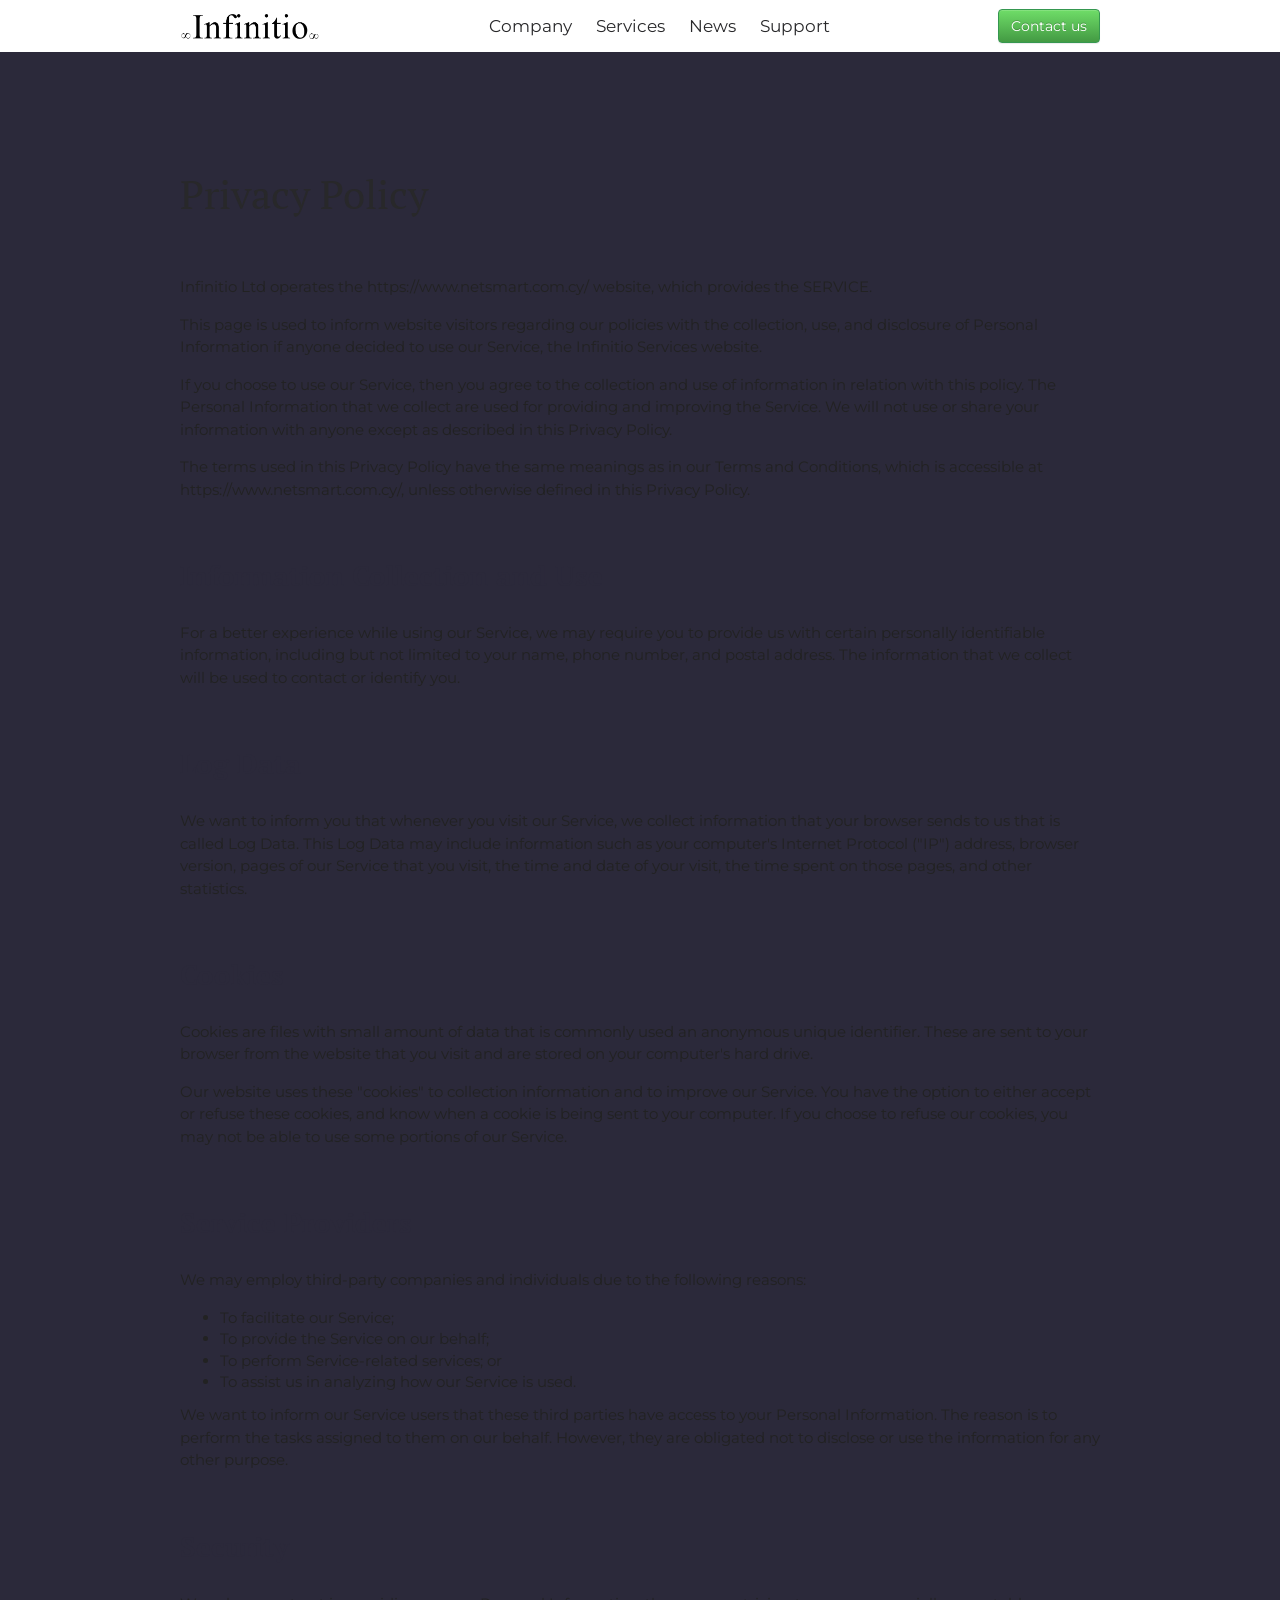
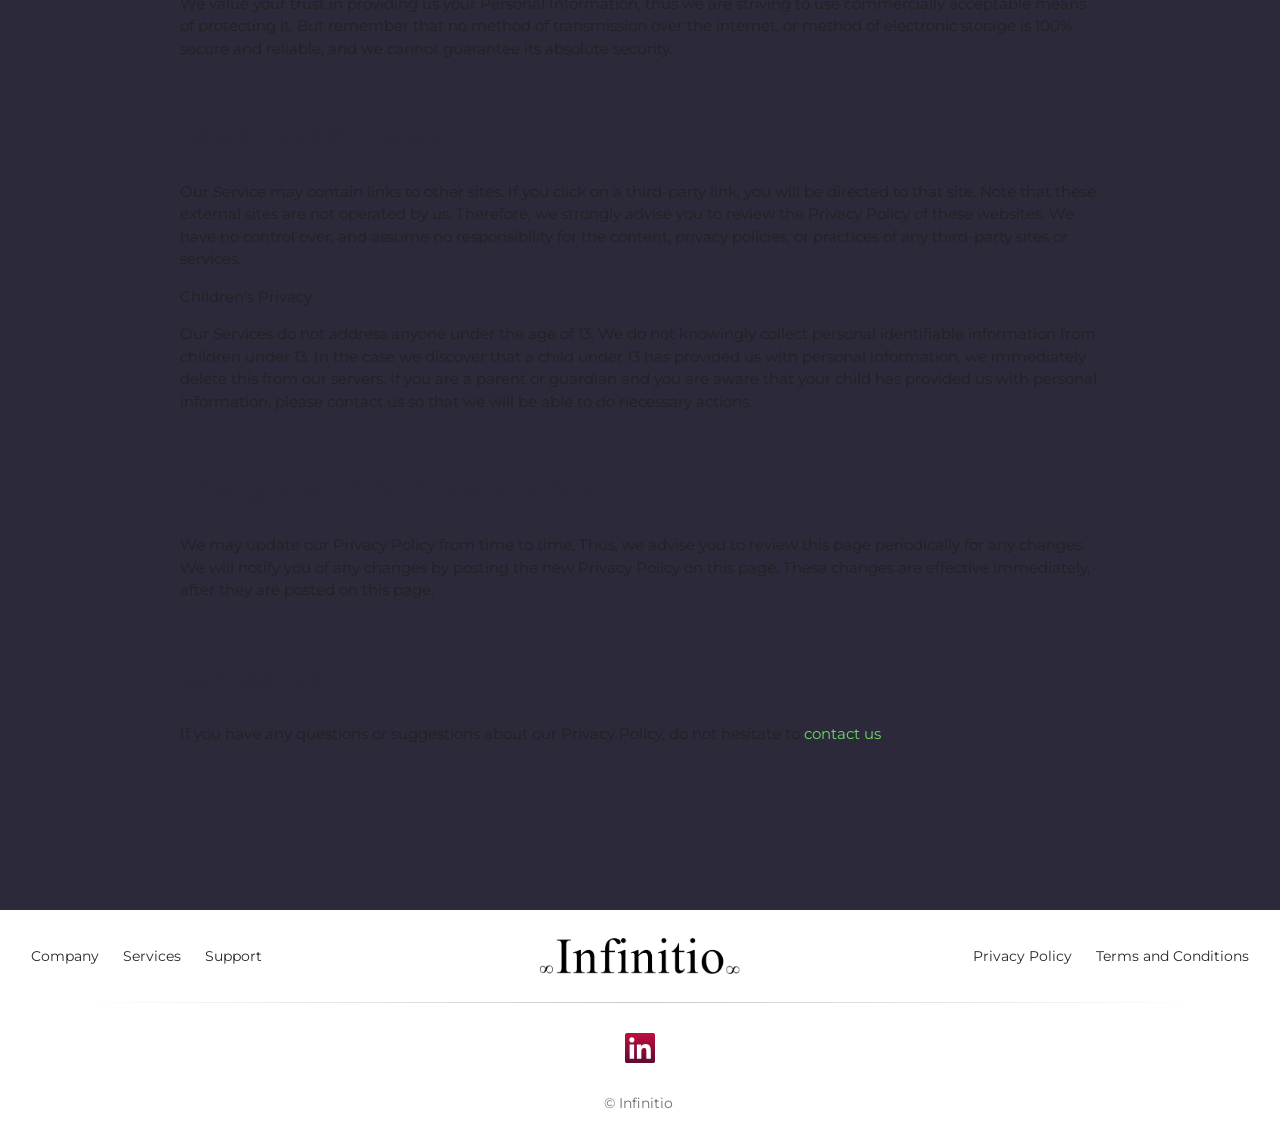
==== policy.html @ 88df728d "Initial commit" ====
<!doctype html>
<html class="no-js" lang="">

<head>
  <meta charset="utf-8">
  <title>Infinitio - Privacy Policy</title>
  <meta name="description" content="">
  <meta name="viewport" content="width=device-width, initial-scale=1">

  <meta property="og:title" content="">
  <meta property="og:type" content="">
  <meta property="og:url" content="">
  <meta property="og:image" content="">
  <link rel="apple-touch-icon" href="icon.png">
  <!-- Place favicon.ico in the root directory -->
  <link rel="stylesheet" href="css/normalize.css">
  <link rel="stylesheet" href="css/bootstrap.css">
  <link rel="stylesheet" href="css/bootstrap-theme.css">
  <link rel="stylesheet" href="css/main.css">
  <link rel="preconnect" href="https://fonts.googleapis.com">
  <link rel="preconnect" href="https://fonts.gstatic.com" crossorigin>
  <link href="https://fonts.googleapis.com/css2?family=Montserrat:wght@400;600&display=swap" rel="stylesheet">
  <meta name="theme-color" content="#fafafa">
</head>
<body>
<header>
  <div class="container">
    <div class="header_container col-md-12">
      <a href="index.html">
      <img class="header__logo" src="./img/logo.png" alt="logo">
      </a>
      <nav class="xs-d-none">
        <a href="index.html#company">Company</a>
        <a href="index.html#services">Services</a>
        <a href="https://www.linkedin.com/company/netsmart-cyprus-ltd./">News</a>
        <a href="support.html">Support</a>

      </nav>
      <div class="menu-toggle">
        <div class="bar"></div>
        <div class="bar"></div>
        <div class="bar"></div>
      </div>
      <a href="index.html#contact_us" class="btn btn-primary">Contact us</a>

      <nav class="mobile-menu">
        <a href="index.html#company">Company</a>
        <a href="index.html#services">Services</a>
        <a href="https://www.linkedin.com/company/netsmart-cyprus-ltd./">News</a>
        <a href="support.html">Support</a>
      </nav>
    </div>

  </div>

</header>
<section class="bg-grey" style="min-height: calc(100vh - 287px); margin-top: 52px" id="contact_us">
  <div class="container  gsapUp">
    <div class="col-sm-12 terms">
      <h2>Privacy Policy</h2>

      <p>Infinitio Ltd operates the https://www.netsmart.com.cy/ website, which provides the SERVICE.</p>

      <p>This page is used to inform website visitors regarding our policies with the collection, use, and disclosure of Personal Information if anyone decided to use our Service, the Infinitio Services website.</p>

      <p>If you choose to use our Service, then you agree to the collection and use of information in relation with this policy. The Personal Information that we collect are used for providing and improving the Service. We will not use or share your information with anyone except as described in this Privacy Policy.</p>

      <p>The terms used in this Privacy Policy have the same meanings as in our Terms and Conditions, which is accessible at https://www.netsmart.com.cy/, unless otherwise defined in this Privacy Policy.</p>

      <h3>Information Collection and Use</h3>

      <p>For a better experience while using our Service, we may require you to provide us with certain personally identifiable information, including but not limited to your name, phone number, and postal address. The information that we collect will be used to contact or identify you.</p>

      <h3>Log Data</h3>

      <p>We want to inform you that whenever you visit our Service, we collect information that your browser sends to us that is called Log Data. This Log Data may include information such as your computer's Internet Protocol ("IP") address, browser version, pages of our Service that you visit, the time and date of your visit, the time spent on those pages, and other statistics.</p>

      <h3>Cookies</h3>

      <p>Cookies are files with small amount of data that is commonly used an anonymous unique identifier. These are sent to your browser from the website that you visit and are stored on your computer's hard drive.</p>

      <p>Our website uses these "cookies" to collection information and to improve our Service. You have the option to either accept or refuse these cookies, and know when a cookie is being sent to your computer. If you choose to refuse our cookies, you may not be able to use some portions of our Service.</p>

      <h3>Service Providers</h3>

      <p>We may employ third-party companies and individuals due to the following reasons:</p>

      <ul>
        <li>To facilitate our Service;</li>
        <li>To provide the Service on our behalf;</li>
        <li>To perform Service-related services; or</li>
        <li>To assist us in analyzing how our Service is used.</li>
      </ul>

      <p>We want to inform our Service users that these third parties have access to your Personal Information. The reason is to perform the tasks assigned to them on our behalf. However, they are obligated not to disclose or use the information for any other purpose.</p>

      <h3>Security</h3>

      <p>We value your trust in providing us your Personal Information, thus we are striving to use commercially acceptable means of protecting it. But remember that no method of transmission over the internet, or method of electronic storage is 100% secure and reliable, and we cannot guarantee its absolute security.</p>

      <h3>Links to Other Sites</h3>

      <p>Our Service may contain links to other sites. If you click on a third-party link, you will be directed to that site. Note that these external sites are not operated by us. Therefore, we strongly advise you to review the Privacy Policy of these websites. We have no control over, and assume no responsibility for the content, privacy policies, or practices of any third-party sites or services.</p>

      <p>Children's Privacy</p>

      <p>Our Services do not address anyone under the age of 13. We do not knowingly collect personal identifiable information from children under 13. In the case we discover that a child under 13 has provided us with personal information, we immediately delete this from our servers. If you are a parent or guardian and you are aware that your child has provided us with personal information, please contact us so that we will be able to do necessary actions.</p>

      <h3>Changes to This Privacy Policy</h3>

      <p>We may update our Privacy Policy from time to time. Thus, we advise you to review this page periodically for any changes. We will notify you of any changes by posting the new Privacy Policy on this page. These changes are effective immediately, after they are posted on this page.</p>


      <h3>Contact Us</h3>

      <p>If you have any questions or suggestions about our Privacy Policy, do not hesitate to <a href="support.html">contact us</a>.</p>
    </div>
    <div class="clearfix"></div>
    <p></p>

  </div>
</section>
<footer>
  <div class="col-sm-12 py-1 d-flex justify-content-between align-items-center">
    <nav>
      <a href="index.html#company">Company</a>
      <a href="index.html#services">Services</a>
      <a href="support.html">Support</a>
    </nav>
    <img class="logoCenter" src="img/logo.png" alt="logo">
    <nav>
      <a href="policy.html">Privacy Policy</a>
      <a href="terms.html">Terms and Conditions</a>
    </nav>

  </div>
  <div class="col-sm-12">
    <div class="divider div-transparent mb-0"></div>
  </div>
  <div class="col-sm-12 py-1 text-center">

    <a href="">
      <svg class="social" viewBox="0 0 111 110" xmlns="http://www.w3.org/2000/svg">
        <linearGradient id="grad2" x1="0%" y1="0%" x2="0%" y2="100%">
          <stop offset="0%" style="stop-color:#c10d3d;stop-opacity:1"/>
          <stop offset="100%" style="stop-color:#5f0b32;stop-opacity:1"/>
        </linearGradient>
        <path fill="url(#grad2)"
              d="M102.571 0H7.86545C3.52589 0 0 3.57521 0 7.96408V102.497C0 106.886 3.52589 110.462 7.86545 110.462H102.571C106.911 110.462 110.462 106.886 110.462 102.497V7.96408C110.462 3.57521 106.911 0 102.571 0ZM33.385 94.6813H17.013V41.9655H33.4097V94.6813H33.385ZM25.199 34.7658C19.9472 34.7658 15.7063 30.5002 15.7063 25.273C15.7063 20.0458 19.9472 15.7802 25.199 15.7802C30.4262 15.7802 34.6918 20.0458 34.6918 25.273C34.6918 30.5249 30.4509 34.7658 25.199 34.7658ZM94.7553 94.6813H78.3833V69.0385C78.3833 62.9236 78.26 55.0582 69.8768 55.0582C61.3456 55.0582 60.0388 61.7155 60.0388 68.5946V94.6813H43.6668V41.9655H59.3731V49.1652H59.595C61.7894 45.0229 67.1399 40.6587 75.104 40.6587C91.6732 40.6587 94.7553 51.5816 94.7553 65.7838V94.6813Z"/>
      </svg>
    </a>

  </div>
  <div class="text-thin text-grey col-sm-12 text-center mb-1"> © Infinitio&nbsp;<span id="year"></span></div>
</footer>
</body>
</html>
---- css/main.css ----
@import url('https://fonts.googleapis.com/css2?family=Montserrat:wght@400;600&family=PT+Serif:wght@400;700&family=Tinos&display=swap');

:root {
    --main-color: #2b293a;
    --main-color-lighter: #ebe9f3;
    --accent-color: #6fdd68;
    --accent-darker: #66bb5f;
    --neutral-color: #dbdbdb;
    --contrast-text: #28282A;
    --grey-text: #6E6E70;
    --grey-text-lighter: #b2b2b2;
    --background-default: rgba(255, 255, 255);
    --background-alt: #F5F5F7;
    --thirdly-one: #f2ea4a;


}

html {
    color: #222;
    font-size: 1em;
    line-height: 1.4;
    font-weight: 400;
    scroll-behavior: smooth;
    overflow-x: hidden;
}

body {
    overflow-x: hidden;
}

/*
 * Remove text-shadow in selection highlight:
 * https://twitter.com/miketaylr/status/12228805301
 *
 * Vendor-prefixed and regular ::selection selectors cannot be combined:
 * https://stackoverflow.com/a/16982510/7133471
 *
 * Customize the background color to match your design.
 */

::-moz-selection {
    background: #b3d4fc;
    text-shadow: none;
}

::selection {
    background: #b3d4fc;
    text-shadow: none;
}

/*
 * A better looking default horizontal rule
 */

hr {
    display: block;
    height: 1px;
    border: 0;
    border-top: 1px solid #ccc;
    margin: 1em 0;
    padding: 0;
}

/*
 * Remove the gap between audio, canvas, iframes,
 * images, videos and the bottom of their containers:
 * https://github.com/h5bp/html5-boilerplate/issues/440
 */

audio,
canvas,
iframe,
img,
svg,
video {
    vertical-align: middle;
}

/*
 * Remove default fieldset styles.
 */

fieldset {
    border: 0;
    margin: 0;
    padding: 0;
}

/*
 * Allow only vertical resizing of textareas.
 */

textarea {
    resize: vertical;
}

/* ==========================================================================
   Author's custom styles
   ========================================================================== */

/* ==========================================================================
   Helper classes
   ========================================================================== */

/*
 * Hide visually and from screen readers
 */

.hidden,
[hidden] {
    display: none !important;
}

/*
 * Hide only visually, but have it available for screen readers:
 * https://snook.ca/archives/html_and_css/hiding-content-for-accessibility
 *
 * 1. For long content, line feeds are not interpreted as spaces and small width
 *    causes content to wrap 1 word per line:
 *    https://medium.com/@jessebeach/beware-smushed-off-screen-accessible-text-5952a4c2cbfe
 */

.sr-only {
    border: 0;
    clip: rect(0, 0, 0, 0);
    height: 1px;
    margin: -1px;
    overflow: hidden;
    padding: 0;
    position: absolute;
    white-space: nowrap;
    width: 1px;
    /* 1 */
}

/*
 * Extends the .sr-only class to allow the element
 * to be focusable when navigated to via the keyboard:
 * https://www.drupal.org/node/897638
 */

.sr-only.focusable:active,
.sr-only.focusable:focus {
    clip: auto;
    height: auto;
    margin: 0;
    overflow: visible;
    position: static;
    white-space: inherit;
    width: auto;
}

/*
 * Hide visually and from screen readers, but maintain layout
 */

.invisible {
    visibility: hidden;
}

/*
 * Clearfix: contain floats
 *
 * For modern browsers
 * 1. The space content is one way to avoid an Opera bug when the
 *    `contenteditable` attribute is included anywhere else in the document.
 *    Otherwise it causes space to appear at the top and bottom of elements
 *    that receive the `clearfix` class.
 * 2. The use of `table` rather than `block` is only necessary if using
 *    `:before` to contain the top-margins of child elements.
 */

.clearfix::before,
.clearfix::after {
    content: " ";
    display: table;
}

.clearfix::after {
    clear: both;
}

/* ==========================================================================
   EXAMPLE Media Queries for Responsive Design.
   These examples override the primary ('mobile first') styles.
   Modify as content requires.
   ========================================================================== */

@media only screen and (min-width: 35em) {
    /* Style adjustments for viewports that meet the condition */
}

@media print,
(-webkit-min-device-pixel-ratio: 1.25),
(min-resolution: 1.25dppx),
(min-resolution: 120dpi) {
    /* Style adjustments for high resolution devices */
}

/* ==========================================================================
   Print styles.
   Inlined to avoid the additional HTTP request:
   https://www.phpied.com/delay-loading-your-print-css/
   ========================================================================== */

@media print {
    *,
    *::before,
    *::after {
        background: #fff !important;
        color: #000 !important;
        /* Black prints faster */
        box-shadow: none !important;
        text-shadow: none !important;
    }

    a,
    a:visited {
        text-decoration: underline;
    }

    a[href]::after {
        content: " (" attr(href) ")";
    }

    abbr[title]::after {
        content: " (" attr(title) ")";
    }

    /*
     * Don't show links that are fragment identifiers,
     * or use the `javascript:` pseudo protocol
     */
    a[href^="#"]::after,
    a[href^="javascript:"]::after {
        content: "";
    }

    pre {
        white-space: pre-wrap !important;
    }

    pre,
    blockquote {
        border: 1px solid #999;
        page-break-inside: avoid;
    }

    /*
     * Printing Tables:
     * https://web.archive.org/web/20180815150934/http://css-discuss.incutio.com/wiki/Printing_Tables
     */
    thead {
        display: table-header-group;
    }

    tr,
    img {
        page-break-inside: avoid;
    }

    h2, h3 {
        margin: 0;
    }

    p,
    h2,
    h3 {
        orphans: 3;
        widows: 3;
    }

    h2,
    h3 {
        page-break-after: avoid;
    }
}

h1, h2, h3 {
    font-family: "PT serif", serif;

}

h1, h2 {
    font-weight: 400;
}

section {
    padding-top: 120px;
    padding-bottom: 120px;
}

.max-w-720 {
    max-width: 720px;
}

.max-w-480 {
    max-width: 480px;
}

.m-auto {
    margin-left: auto;
    margin-right: auto;
}

.px-0 {
    padding-left: 0;
    padding-right: 0;
}

.p-0 {
    padding: 0;
}

.px-1 {
    padding-left: 15px !important;
    padding-right: 15px !important;
}

.px-2 {
    padding-left: 30px !important;
    padding-right: 30px !important;
}

.py-1 {
    padding-top: 30px !important;
    padding-bottom: 30px !important;
}

.py-2 {
    padding-top: 60px;
    padding-bottom: 60px;
}

.py-3 {
    padding-top: 120px;
    padding-bottom: 120px;
}

.mx-1 {
    margin-top: 30px;
    margin-bottom: 30px;
}

.px-1 {
    padding-left: 20px;
    padding-right: 20px;
}

.m-sm-0 {
    margin: 0 !important;
}

.my-0 {
    margin-bottom: 0;
    margin-top: 0;
}

.my-2 {
    margin-top: 60px;
    margin-bottom: 60px;
}

.my-3 {
    margin-top: 120px;
    margin-bottom: 120px;
}

.mx-1 {
    margin-left: 30px;
    margin-right: 30px;
}

.mb-0 {
    margin-bottom: 0 !important;
}

.mb-1 {
    margin-bottom: 30px;
}

.mb-2 {
    margin-bottom: 60px;
}

.mb-2 {
    margin-bottom: 60px;
}

.mb-3 {
    margin-bottom: 120px;
}

.mt-0 {
    margin-top: 0px;
}

.mt-1 {
    margin-top: 30px;
}

.mt-3 {
    margin-top: 120px;
}

.sm-mb-1 {
    margin-bottom: 30px;
}

.sm-mb-2 {
    margin-bottom: 60px;
}

.w-100 {
    width: 100%;
}

.no-padding {
    padding: 0 !important;
}

.container {
    max-width: 980px;
}

.bg-grey {
    background-color: var(--main-color);
}

.bg-main-light {
    background-color: var(--main-color-lighter);
}

.text-neutral {
    color: var(--neutral-color);
}

.bg-default {
    background-color: var(--background-default);
}

.bg-gradient {
    background-image: linear-gradient(var(--main-color), var(--grey-text));
    background-size: 200% 200%;
    background-repeat: no-repeat;
}

.bg-main {
    background: var(--main-color);
}

.bg-accend {
    background: var(--accent-darker);
}

.text-thin {
    font-weight: 400;
}

.text-normal {
    font-weight: 600;
}

.text-accent {
    color: var(--accent-color);
}

.text-accent-darker {
    color: var(--accent-darker);
}
p .text-accent-darker {
    font-weight: 600;
}

.text-main {
    color: var(--main-color);
}

.text-main-lighter {
    color: var(--main-color-lighter);
}

.text-grey {
    color: var(--grey-text);
}

.text-contrast {
    color: var(--contrast-text);
}

.text-white {
    color: #fff;
}

.rounded_container {
    border-radius: 4px;
    padding: 30px 30px;
    height: 100%;
    overflow: hidden;
    position: relative;
}

.stroke-button {
    border: 2px solid var(--main-color-lighter);
    color: var(--main-color-lighter);
    border-radius: 4px;
    transition: color 0.3s, border 0.3s;
    padding-top: 15px;
    padding-bottom: 15px;

}

.stroke-button:hover {
    border: 2px solid var(--accent-color);
    color: var(--accent-color);
}

.rounded_container h4 {
    z-index: 5;
    position: relative;

}

.grid-container .rounded_container {
    min-height: 200px;
}

.gradient-container h4 {
    text-shadow: 0px 2px 2px #00000080;
}

.flex-wrap {
    display: flex;
    flex-wrap: wrap;
}

.rounded_container ul {
    list-style: none;
}

.inline_icon {
    margin-right: 10px;
    fill: var(--accent-color);
}

@media (max-width: 991px) {
    .inline_icon {
        display: block;
        margin: 0 auto 30px;
    }
}

p {
    line-height: 1.5;
    color: var(--grey-text);
    /*font-weight: 600;*/
}


a:hover {
    cursor: pointer;
}

/*herobanner*/
.herobanner {
    min-height: calc(100vh - 97px);
    margin-top: 52px;
    display: flex;
    flex-direction: column;
    align-content: center;
    align-items: center;
    overflow: hidden;
    position: relative;
    background: radial-gradient(var(--main-color), #1c1b26);
    padding-top: 60px;
    padding-bottom: 60px;
}

.herobanner__container {
    flex-direction: column;
    max-width: 1200px;
    width: 100%;
    margin: auto;
    justify-content: center;
    z-index: 2;
}

.herobanner__flow {
    opacity: 0;
    position: relative;
    text-align: center;
    color: #fff;
    display: flex;
    width: 100%;
    justify-content: space-between;
    animation: fadeIn 3s;
    animation-delay: 9s;
    animation-fill-mode: forwards;

}

.herobanner__flow svg {
    margin-bottom: 10px;
    height: 60px;
    width: 60px;
    z-index: 5;
    border-radius: 50%;
    animation: shadowEcho 6s infinite;
}

@keyframes shadowEcho {
    0% {
        box-shadow: 0 0 0 var(--accent-color)
    }
    20% {
        box-shadow: 0 0 0 30px rgba(239, 77, 38, 0)
    }
}

.herobanner__flow > div:nth-child(2) > svg {
    animation-delay: 2s;
}

.herobanner__flow > div:nth-child(3) > svg {
    animation-delay: 4s;
}

.herobanner__flow > div:nth-child(4) > svg {
    animation-delay: 6s;
}

.herobanner__flow > div > span {
    display: block;
    font-size: 12px;
}

.line {
    height: 1px;
    width: calc(100% - 100px);
    position: absolute;
    border-bottom: 1px solid #fff;
    top: 30px;
    z-index: -1;
    left: 50px;
}

.sphere {
    position: absolute;
    top: 50%;
    transform: translate(0, -50%);
    height: 9px;
    width: 9px;
    box-shadow: 0 0 5px #fff;
    background: #fff;
    border-radius: 50%;
    display: inline-block;
    left: 0;
    animation: sphereMovement 6s linear infinite;

}

@keyframes sphereMovement {

    100% {
        left: 100%
    }
}

.herobanner__flow > div {
    margin-bottom: 30px;
}

nav a {
    text-decoration: none;
    margin: 0 10px;
    color: var(--contrast-text);
}

header {
    text-align: center;
    background: #FFFFFFCD;
    z-index: 999;
    position: fixed;
    top: 0;
    width: 100%;
    backdrop-filter: blur(10px);
}

.header_container {
    max-width: 980px;
    display: flex;
    margin: auto;
    align-content: center;
    align-items: center;
    justify-content: space-between;
    padding-top: 8px;
    padding-bottom: 8px;
}

.header__logo {
    width: auto;
    max-height: 36px;
    z-index: 5;
    max-width: 140px;
}

.logoCenter {
    width: auto;
    height: 36px;
}

nav {
    display: inline-block;
    text-align: center;
    padding: 6px;
}

.cta {
    color: transparent;
}

.herobanner__container h4 {
    opacity: 0;
    animation: fadeIn 2s;
    animation-delay: 5s;
    animation-fill-mode: forwards;
}

.fadein {
    animation: fadeIn 1s;
}

@keyframes fadeIn {
    0% {
        opacity: 0
    }
    100% {
        opacity: 1
    }
}

.cta i {
    animation: lightsup 3s;
    animation-fill-mode: both;
    animation-delay: 2s;
    transition: 1s;
    display: inline-block;
    white-space: pre-wrap;
    font-style: normal;

}

@keyframes lightsup {
    0% {
        color: transparent;
    }
    50% {
        color: var(--main-color);
    }
    100% {
        transform: translate(0, 0);
        color: #fff;
    }
}

.particles-js-canvas-el {
    position: absolute;
    pointer-events: none;
}

span {
    transition: color 0.3s;
}

.highlight {
    color: var(--accent-color);
}

.gradient-text {
    background: linear-gradient(var(--accent-darker), var(--accent-color), var(--accent-darker));
    -webkit-background-clip: text;
    -webkit-text-fill-color: transparent;
}

h2.gradient-text {
    margin-top: 0;
    margin-bottom: 0;
    font-weight: 600;
}

.thin-text {
    font-weight: 400;
}

.partner_images {
    display: flex;
    flex-wrap: wrap;
    align-items: center;
    justify-content: center;
}

.partner_images > img {
    margin-bottom: 60px;
    margin-left: 30px;
    margin-right: 30px;
    max-width: 150px;
    max-height: 60px;
}

[class*="gradient-container"] {
    background-image: linear-gradient(var(--main-color), var(--grey-text));
    background-size: 200% 200%;
    background-repeat: no-repeat;

}

.gradient-container svg {
    filter: drop-shadow(1px 1px 1px #0000002b)
}

.gradient-container__messaging {
    background-image: url(../img/messaging.png), radial-gradient(#25bd1b, #2b3a29, var(--grey-text));
    background-size: 80%, 200% 200%;
    background-position: right 30px, top right;

}

.gradient-container__mobile-payment {
    background-image: url(../img/mobile_payment.png), radial-gradient(#25bd1b, #2b3a29, var(--grey-text));
    background-size: 75%, 200% 200%;
    background-position: right, top left;

}
.mobile_security-image{
    max-height: 200px;
    filter: hue-rotate(250deg);
    margin-bottom: 60px;
}

.divider {
    position: relative;
    margin-bottom: 60px;
    height: 1px;
}

.div-transparent:before {
    content: "";
    position: absolute;
    top: 0;
    left: 5%;
    right: 5%;
    width: 90%;
    height: 1px;
    background: linear-gradient(to right, transparent, #c9c9c9, transparent);
}

.flex-column {
    flex-direction: column;
}

.justify-content-center {
    justify-content: center;
}

.justify-content-between {
    justify-content: space-between;
}

.align-items-center {
    align-items: center;
}

.div-arrow-down:after {
    content: "";
    position: absolute;
    z-index: 1;
    top: -6px;
    left: calc(50% - 7px);
    width: 14px;
    height: 14px;
    transform: rotate(45deg);
    background-color: var(--background-alt);
    border-bottom: 1px solid var(--grey-text);
    border-right: 1px solid var(--grey-text);
}

.text-input {
    width: 100%;
    border: 0;
    background: var(--background-default);
    padding: 2px 8px;
    border-bottom: 1px solid var(--background-alt);
    font-weight: 400;
}

.text-input:focus, .text-input:active {
    border: 0;
    border-bottom: 1px solid var(--main-color);
    outline: 0;
}

.input-container {
    display: flex;
}

.input-container label {
    position: absolute;
    font-weight: 400;
    display: block;
    font-size: 14px;
    transition: 0.3s;
}

input:focus + label, input:not(:placeholder-shown) + label {
    transform: translateY(-20px);
    font-size: 12px;
    transition: 0.3s;
}

.logoCenter {
    position: absolute;
    left: 50%;
    transform: translateX(-50%);
}

footer {
    font-size: 14px;
    display: flex;
    flex-direction: column;
}

.grid-container {
    display: grid;
    gap: 30px;
    grid-template-columns: repeat(12, 1fr);
    grid-template-rows: repeat(9, 1fr);
    justify-content: space-evenly;
    height: 600px;
}

.grid-w-5 {
    grid-column: span 5;
}

.grid-w-7 {
    grid-column: span 7;
}

.grid-w-12 {
    grid-column: span 12;
}

.grid-h-3 {
    grid-row: span 3
}

.grid-h-4 {
    grid-row: span 4
}

.grid-h-5 {
    grid-row: span 5
}

.grid-h-6 {
    grid-row: span 6
}

.grid-h-9 {
    grid-row: span 9;
}

.grid-h-12 {
    grid-row: span 12;
}

#threeModel {
    width: 100%;
    max-width: 420px;
    height: 500px;
    margin: auto;
    background: transparent;
    opacity: 0;
    position: relative;
    z-index: 2;
    filter: hue-rotate(295deg);
}

h1.cta {
    font-size: 90px;
    font-weight: 400;
}

.cta span {
    white-space: nowrap;
}

#threeModel.visible {
    animation-delay: 4s;
    transition: 3s;
    animation: fadeIn 3s;
    animation-fill-mode: forwards;
    animation-delay: 5s;
}

.herobanner__cta {
    opacity: 0;
    animation: fadeIn 3s;
    animation-fill-mode: forwards;
    animation-delay: 7s;
}

.herobanner__paragraph {
    opacity: 0;
    animation: fadeIn 3s;
    animation-fill-mode: forwards;
    animation-delay: 7s;
}

.videobg_one {
    display: grid;
    gap: 24px;
    grid-template-columns: repeat(10, 1fr);
    grid-template-rows: repeat(10, 1fr);
    height: 50vh;
    justify-content: space-evenly;
    max-width: 550px;
}


.box1, .box2, .box3 {
    border-radius: 4px;
}

.box2 {
    justify-content: center;
}

.box1 video {
    height: 100%;

}

.box2 video {
    height: 100%;
    justify-content: center;
}

.box3 video {
    height: 100%;
}

.videobg_one > div {
    display: flex;
    overflow: hidden;

}

.box1 {
    grid-column: span 10;
    grid-row: span 5;
    overflow: hidden;
    display: flex;
    align-items: center;
}

.box2 {
    grid-column: span 5;
    grid-row: span 5;
    overflow: hidden;
    display: flex;
    align-items: center;
}

.box3 {
    grid-column: span 5;
    grid-row: span 5;
}

.arrow-next {
    position: absolute;
    transform: translate(0, -50%);
    right: -9px;
    top: 50%;
    height: 20px;
}

.signup-icon {
    color: var(--main-color);
    font-weight: 600;
    pointer-events: none;
    width: 80%;
    height: 40px;
    font-size: 17px;
    margin: 10px auto;
    background: linear-gradient(#89d986, #6fdd68);
}

.herobanner__video {
    position: absolute;
    top: 0;
    width: 100%;
    z-index: -1;
    opacity: 0;
    animation: fadeInVideo 3s;
    animation-delay: 3s;
    animation-fill-mode: forwards;
}

.benefit-global {
    position: absolute;
    right: -30px;
    bottom: -30px;
    width: 170px;
    height: 170px;

}

.benefit-fast {
    position: absolute;
    width: 85%;
    height: auto;
    bottom: 0;
    left: 50%;
    transform: translate(-50%, 0);
}

.benefit-conversion {
    position: absolute;
    filter: hue-rotate(140deg) drop-shadow(2px 6px 4px #0000002e);
    bottom: -150px;
    left: 50%;
    transform: translate(-50%, 0);
    width: 400px;
    height: auto;
}

.benefit-subscription {
    position: absolute;
    right: 0;
    fill: var(--accent-color);
    width: 35%;
    height: auto;
    top: 50%;
    transform: translate(0, -50%);
    filter: drop-shadow(-2px 5px 3px #0000002e);
}

.shadow {
    filter: drop-shadow(-2px 5px 3px #0000002e);
}

.w-60 {
    max-width: 60% !important;
}

.benefit-subscription2 {
    position: absolute;
    top: -280px;
    fill: var(--accent-color);
    right: -20px;
    width: 230px;
    height: auto;
    transform: rotate(45deg);
}

.benefit-users {
    position: absolute;
    bottom: -90px;
    fill: var(--accent-color);
    width: 100%;
    height: auto;
    left: 0;
}

.benefit-frequency {
    fill: var(--thirdly-one);
    position: absolute;
    bottom: 10%;
    right: 20px;
    bottom: -10px;
    width: 120px;
    height: auto;
    opacity: 0.5;
}

.benefit-checkout {
    position: absolute;
    left: 50%;
    width: 220px;
    top: 70%;
    transform: translate(-50%, -50%);

}

.benefit-charging {
    transform: rotate(90deg);
    right: 0;
    position: absolute;
    top: 10%;
    width: 130px;
    filter: hue-rotate(45deg) saturate(5) drop-shadow(6px 5px 3px #0000002e);
}

.cases .rounded_container {
    display: flex;
    transform: translate(0px, 0px);
    margin-bottom: 0px;
    opacity: 1;
    flex-direction: column;
    justify-content: space-between;
}

.case-interactive {
    margin: 0 auto;
    height: 120px;
    fill: var(--accent-color);
    filter: drop-shadow(1px 1px 1px #0000002b);
}

.case-apps {
    position: absolute;
    right: 20px;
    max-width: 120px;
    top: 30px;
}

.case-music {
    max-width: 90px;
    margin: 30px auto 0;
    display: block;
}

.case-center {
    display: block;
    margin: 30px auto 0;
    max-width: 80px;
    max-height: 85px;
    filter: drop-shadow(1px 1px 1px #0000002b);


}

.cardLarge {
    animation: hueRotate 20s infinite;
}

.social {
    height: 30px;
    max-width: 35px;
    fill: var(--main-color);
}

.code-container {
    position: relative;
}

.code-container__text-white {
    position: absolute;
    left: 50%;
    top: 30%;
    transform: translate(-50%, 0);
    font-size: 28px;
    color: #c73030;
    font-family: monospace;
}

.code-container__text-white .glow {
    color: #fff;
}

.code-container__text-red {
    position: absolute;
    left: 50%;
    top: 30%;
    transform: translate(-50%, 0);
    font-size: 28px;
    color: var(--main-color);

}

.code-container__sms-background {
    width: 100%;
    z-index: 0;
}

.hero__threeModelContainer {
    position: relative;

}

.staticPhone-left, .staticPhone-right, .staticPhone-mobile {
    position: absolute;
    bottom: 0;
    width: 135px;
    border-radius: 30px;
    text-align: center;
    background-size: 96% 96%;
    background-repeat: no-repeat;
    background-position: center;
}

.staticPhone-left img, .staticPhone-right img, .staticPhone-mobile img {
    width: inherit;
    height: inherit;
}

.staticPhone-left {
    left: 10%;
    transform: rotate(-20deg);
    transform-origin: 0 0;
    text-align: left;
    background-image: url("../img/campaign1.jpg");
    opacity: 0;
    animation: fadeInLeft 3s;
    animation-delay: 8s;
    animation-fill-mode: forwards;

}

.staticPhone-mobile {
    display: none;
    left: 100%;
    width: auto;
    height: 100%;
    top: 0;
    transform-origin: 0 0;
    text-align: center;
    background-position: 20px;
    opacity: 0;
    animation: fadeInLeft 3s;
    animation-delay: 1s;
    animation-fill-mode: forwards;
    border-radius: 55px;
    position: absolute;
    filter: drop-shadow(0 15px 5px #0000005e);
}

.staticPhone-mobile img {
    transform: perspective(600px) rotate3D(2, 2, -1, 25deg);
    position: absolute;
    border-radius: 10px;
    width: 100px;
    height: auto;
    animation: heroFloat 4s;
    animation-fill-mode: forwards;
    animation-delay: 3s;
}

.staticPhone-mobile img:nth-child(1) {
    position: absolute;
    z-index: 2;
}

.staticPhone-mobile img:nth-child(2) {
    position: absolute;
    top: 120px;
    z-index: 1;
}

.terms h3 {
    margin-top: 60px;
    margin-bottom: 30px;
    color: var(--main-color);
}

.terms ul {
    color: #222;
    font-weight: 400;
    font-size: 15px;
}

.terms p {
    color: #222;
    font-weight: 400;
    font-size: 15px;
    margin-bottom: 15px;
}

@keyframes heroFloat {
    100% {
        transform: translate(0, -10%) perspective(600px) rotate3D(2, 2, -1, 55deg)
    }
}

@keyframes fadeInLeft {
    0% {
        opacity: 0;
        transform: translate(100px, -100px);
    }

    100% {
        opacity: 1;
    }
}

.staticPhone-right {
    right: 10%;
    transform: rotate(20deg);
    transform-origin: 100% 0;
    text-align: right;
    background-image: url("../img/campaign2.jpg");
    opacity: 0;
    animation: fadeInRight 3s;
    animation-delay: 8s;
    animation-fill-mode: forwards;
}

@keyframes fadeInRight {
    0% {
        opacity: 0;
        transform: translate(-100px, -100px);
    }

    100% {
        opacity: 1;
    }
}

label {
    margin-top: 3px;
    margin-left: 8px;
    font-weight: 700;
}

.d-xs-visible {
    display: none;
}

.d-sm-visible {
    display: none;
}

@keyframes hueRotate {
    0% {
        filter: hue-rotate(0deg)
    }
    100% {
        filter: hue-rotate(365deg)
    }
}

@keyframes fadeInVideo {
    0% {
        opacity: 0
    }
    100% {
        opacity: 0.1
    }
}

@media (min-width: 721px) {
    .d-sm-flex {
        display: flex;
    }

    .mt-sm-1 {
        margin-top: 30px;
    }

}

.menu-toggle {
    position: relative;
    display: none;
    flex-direction: column;
    cursor: pointer;
    border-radius: 5px;
    z-index: 1;
}

.bar {
    width: 25px;
    height: 3px;
    background-color: var(--main-color);
    margin: 4px 0;
}

.mobile-menu {
    display: none;
    flex-direction: column;
    background-color: var(--background-default);
    padding: 15px 15px 0;
    position: fixed;
    top: 0;
    width: 100%;
    height: 100%;
}

.mobile-menu a {
    opacity: 1;
    color: #5F3548;
    text-decoration: none;
    font-size: 20px;
    padding: 10px 0;
    border-bottom: 1px solid var(--background-alt);
}

.content {
    padding: 20px;
}

@media (max-width: 768px) {
    .header__logo {
        max-width: 80px;
    }

    .header_container .btn-primary {
        font-size: 12px;
    }

    .btn-primary {
        z-index: 5;
    }

    .xs-d-none {
        display: none;
    }

    .menu-toggle {
        display: flex;
    }

    .mobile-menu {
        display: block;
        top: -160%;
    }

    .mobile-menu.active {
        left: 0;
        display: flex;
        height: fit-content;
        transition: .3s;
        top: 45px;
    }

    .rounded_container {
        border-radius: 4px;
        padding: 30px 20px;
        height: 100%;
    }

    .grid-container {
        display: block;
        height: unset;
    }

    .grid-container .rounded_container {
        margin-bottom: 30px;
    }

    .grid-container > .rounded_container > h4 {
        max-width: 60%;
    }

    .flex-wrap {
        display: block;
        flex-wrap: nowrap;
    }

    .xs-mb-1 {
        margin-bottom: 30px !important;
    }

    .xs-mb-2 {
        margin-bottom: 60px !important;
    }

    .sm-mb-1, .sm-mb-2 {
        margin-bottom: unset;
    }

    .d-sm-none {
        display: none;
    }

    .d-sm-visible {
        display: inline-block;
    }

    .rounded_container {
        text-align: center;
    }

    .grid-container .rounded_container {
        text-align: left;
    }

    .partner_images {
        flex-direction: column;
    }

    #services {
        text-align: center;
    }

    .arrow-next {
        bottom: -25px;
        left: 50%;
        right: unset;
        top: unset;
        transform: translate(-50%, 0) rotate(90deg);
    }

    .partner_images {
        display: block;
        text-align: center;
    }

    .partner_images img {
        width: 100px;
    }

    .grid-container > .rounded_container > img {
        position: absolute;
        right: 0;
        left: unset;
        fill: var(--accent-color);
        width: 40%;
        height: auto;
        top: 50%;
        transform: translate(0, -50%);
        filter: drop-shadow(-2px 5px 3px #0000002e);
    }

    .grid-container > .rounded_container > img.benefit-fast {
        bottom: 0;
        top: unset;
        transform: unset;
    }

    .grid-container > .rounded_container > img.benefit-global {
        right: 15px;
    }

    .grid-container > .rounded_container > img.benefit-users {
        top: 70%;
        width: 100%;
    }

}

@media (max-width: 492px) {
    p {
        font-size: 15px;
    }
    .mobile_security-image{
        max-height: 100px;
        margin-top: 30px;
    }
.mobile_payment-container{
    display: flex;
    flex-direction: column;
}
    .xs-order-1{
        order: 1;
    }.xs-order-2{
        order: 2;
    }.xs-order-3{
        order: 3;
    }.xs-order-4{
        order: 4;
    }
    .cases-dcb .rounded_container {
        height: 230px;
    }

    .herobanner {
        padding-top: 30px;
    }

    .herobanner__text-container {
        width: 75%;
        position: relative;
    }

    .hero__threeModelContainer {
        display: none;
    }

    .herobanner__flow {
        margin-top: 30px;
    }

    section {
        padding-top: 60px;
        padding-bottom: 60px;
    }

    .staticPhone-mobile {
        display: block;
    }

    h1.cta {
        font-size: 60px;
    }

    .grid-container > .rounded_container > img.benefit-users {
        top: 120px;
        width: 100%;
    }

    .mb-xs-1 {
        margin-bottom: 30px;
    }

    .text-xs-left {
        text-align: left !important;
    }

    h2, .h2 {
        font-size: 30px;

    }

    .d-xs-none {
        display: none;
    }

    [class*='mb-'].m-xs-0 {
        margin-bottom: 0 !important;
    }

    .m-xs-1 {
        margin-bottom: 30px!important;
    }

    .d-xs-visible {
        display: block;
    }

    footer .logoCenter {
        position: relative;
        transform: unset;
        left: unset;
        margin: 30px auto;
    }

    footer > div {
        flex-direction: column;
    }

}
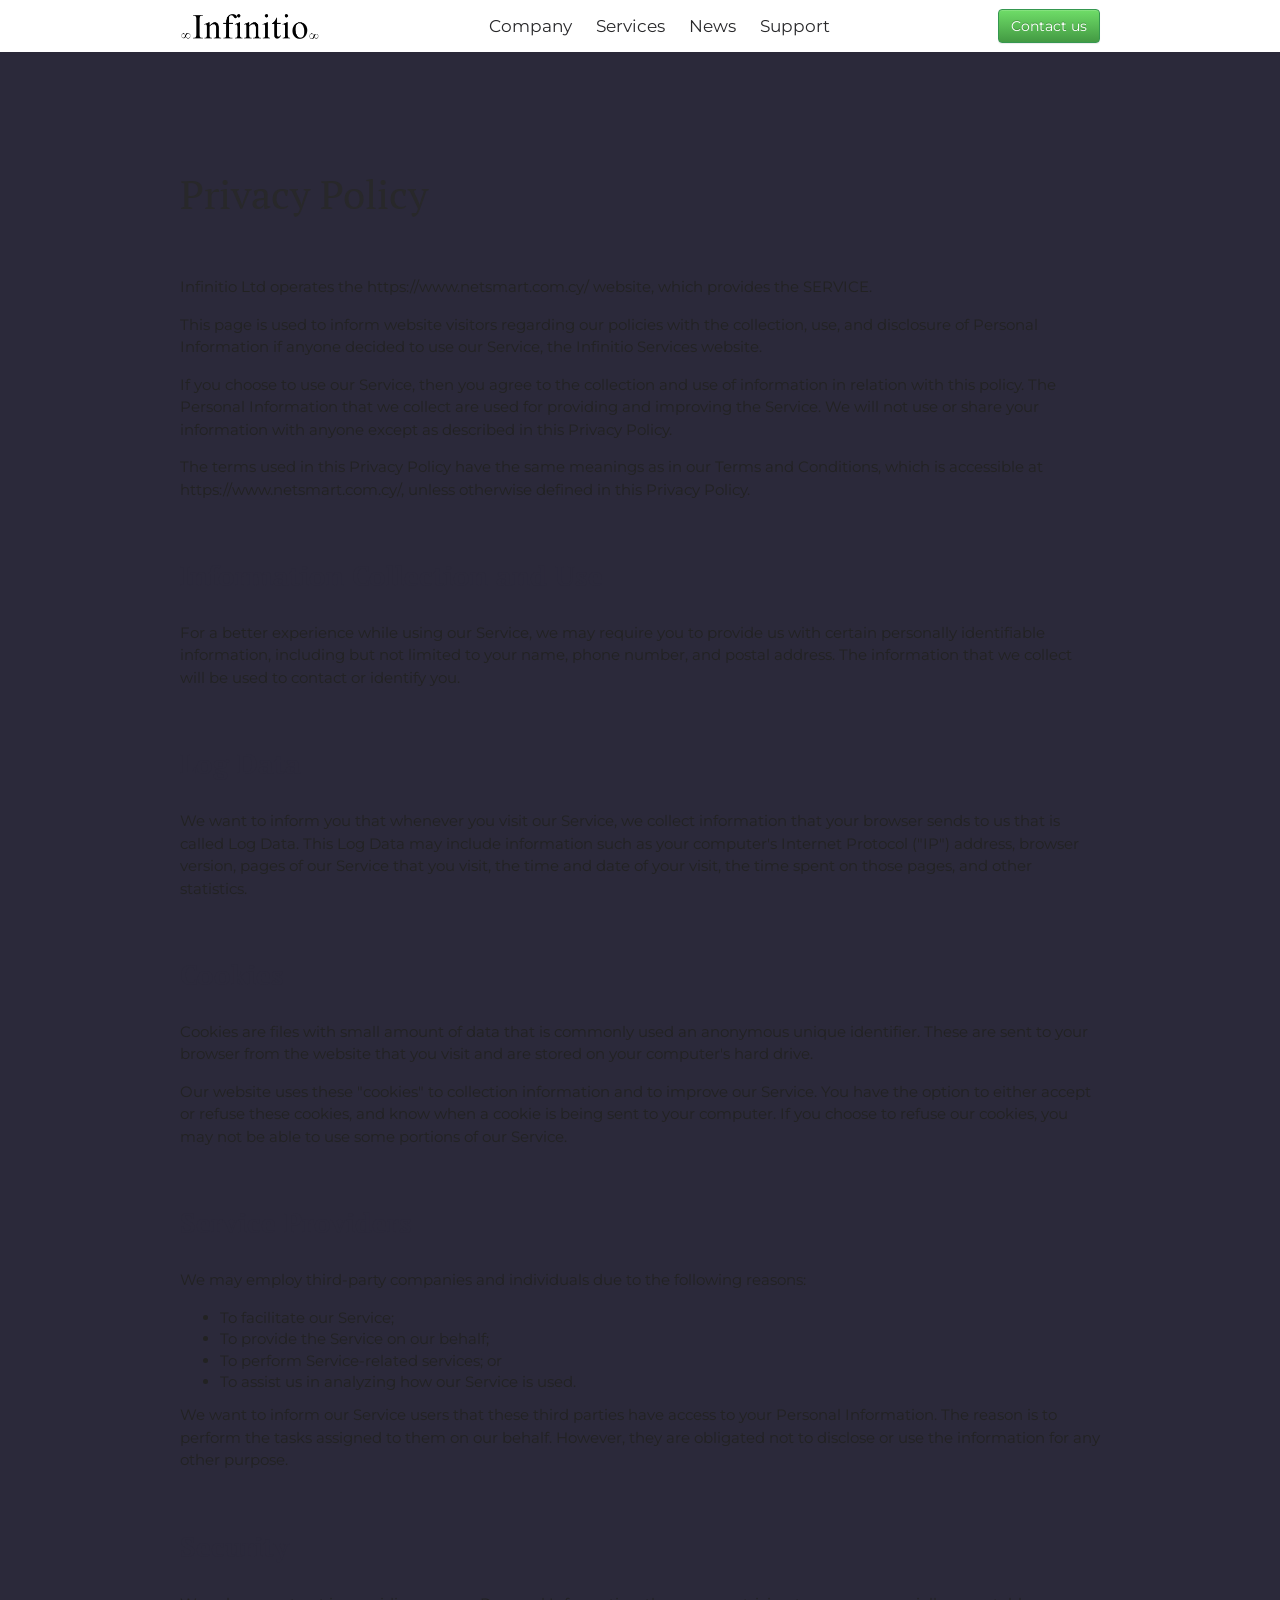
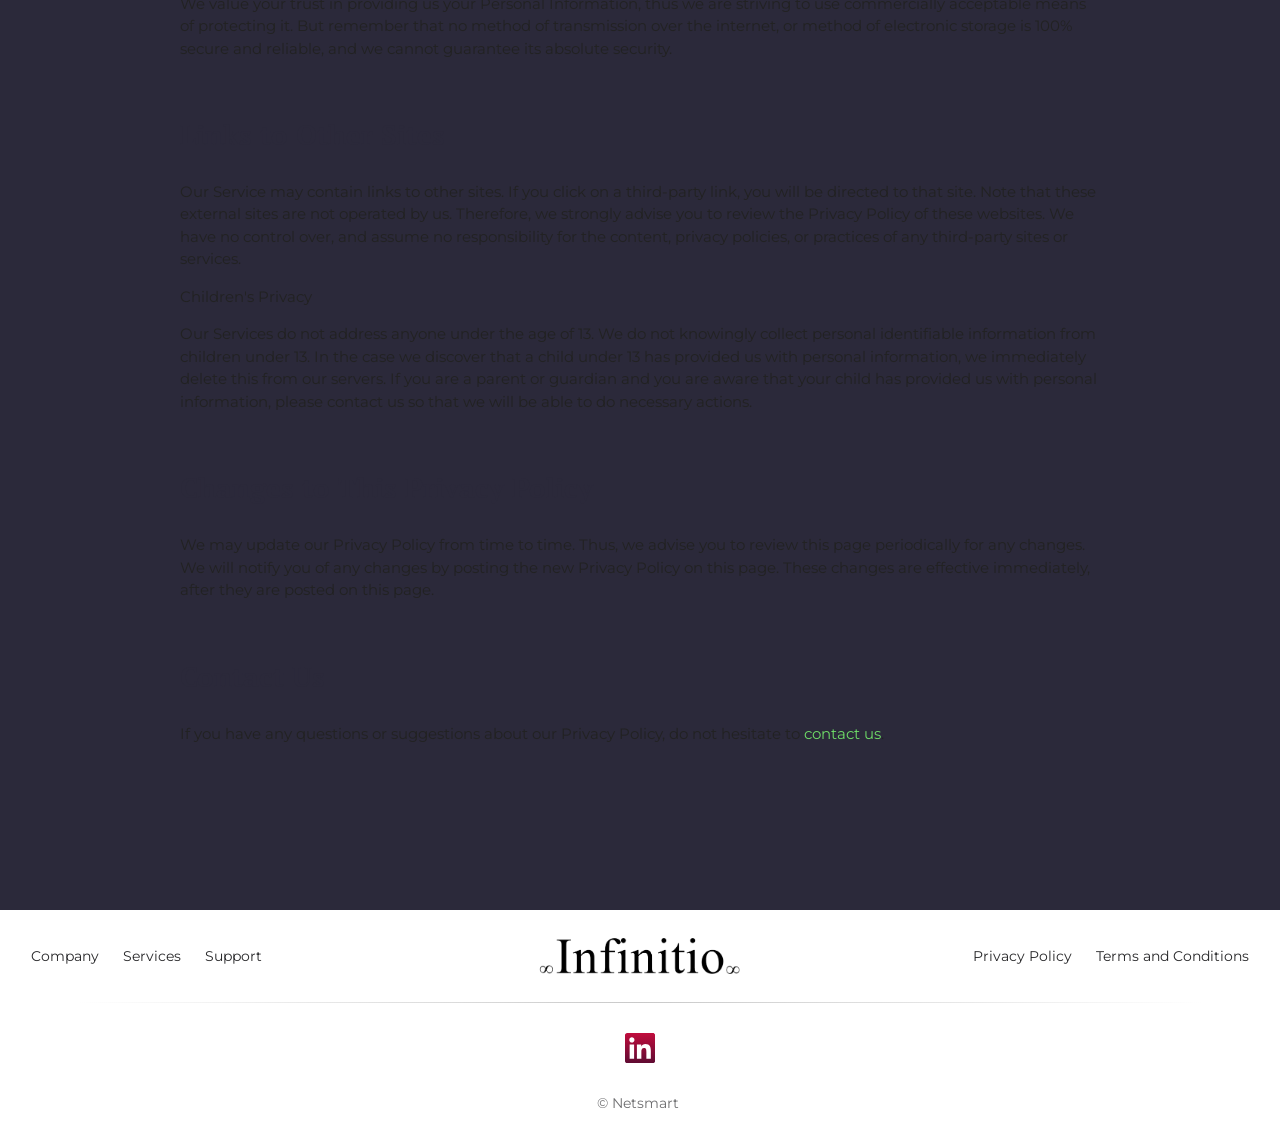
==== commit 9a1855be: "links fixed" ====
--- a/policy.html
+++ b/policy.html
@@ -126,6 +126,7 @@
       <a href="index.html#company">Company</a>
       <a href="index.html#services">Services</a>
       <a href="support.html">Support</a>
+
     </nav>
     <img class="logoCenter" src="img/logo.png" alt="logo">
     <nav>
@@ -151,7 +152,7 @@
     </a>
 
   </div>
-  <div class="text-thin text-grey col-sm-12 text-center mb-1"> © Infinitio&nbsp;<span id="year"></span></div>
+  <div class="text-thin text-grey col-sm-12 text-center mb-1"> © Netsmart&nbsp;<span id="year"></span></div>
 </footer>
 </body>
 </html>
--- a/css/main.css
+++ b/css/main.css
@@ -4,7 +4,7 @@
     --main-color: #2b293a;
     --main-color-lighter: #ebe9f3;
     --accent-color: #6fdd68;
-    --accent-darker: #66bb5f;
+    --accent-darker: #58a352;
     --neutral-color: #dbdbdb;
     --contrast-text: #28282A;
     --grey-text: #6E6E70;
@@ -675,16 +675,28 @@
     text-decoration: none;
     margin: 0 10px;
     color: var(--contrast-text);
+    position: relative;
+}
+
+nav a.active::after {
+    content: '';
+    height: 2px;
+    width: 100%;
+    position: absolute;
+    bottom: -16px;
+    left: 0;
+    background: var(--accent-color);
 }
 
 header {
     text-align: center;
-    background: #FFFFFFCD;
+    background: rgba(255, 255, 255, 0.95);
     z-index: 999;
     position: fixed;
     top: 0;
     width: 100%;
     backdrop-filter: blur(10px);
+    box-shadow: 0 0 5px rgb(0 0 0 / 5%);
 }
 
 .header_container {
@@ -778,7 +790,7 @@
 }
 
 .gradient-text {
-    background: linear-gradient(var(--accent-darker), var(--accent-color), var(--accent-darker));
+    background: linear-gradient(var(--accent-darker), var(--accent-color));
     -webkit-background-clip: text;
     -webkit-text-fill-color: transparent;
 }
@@ -1505,6 +1517,12 @@
     .header__logo {
         max-width: 80px;
     }
+    .mobile-menu a.active{
+        color: var(--accent-darker);
+    }
+    .mobile-menu a.active::after{
+        background: none;
+    }
 
     .header_container .btn-primary {
         font-size: 12px;
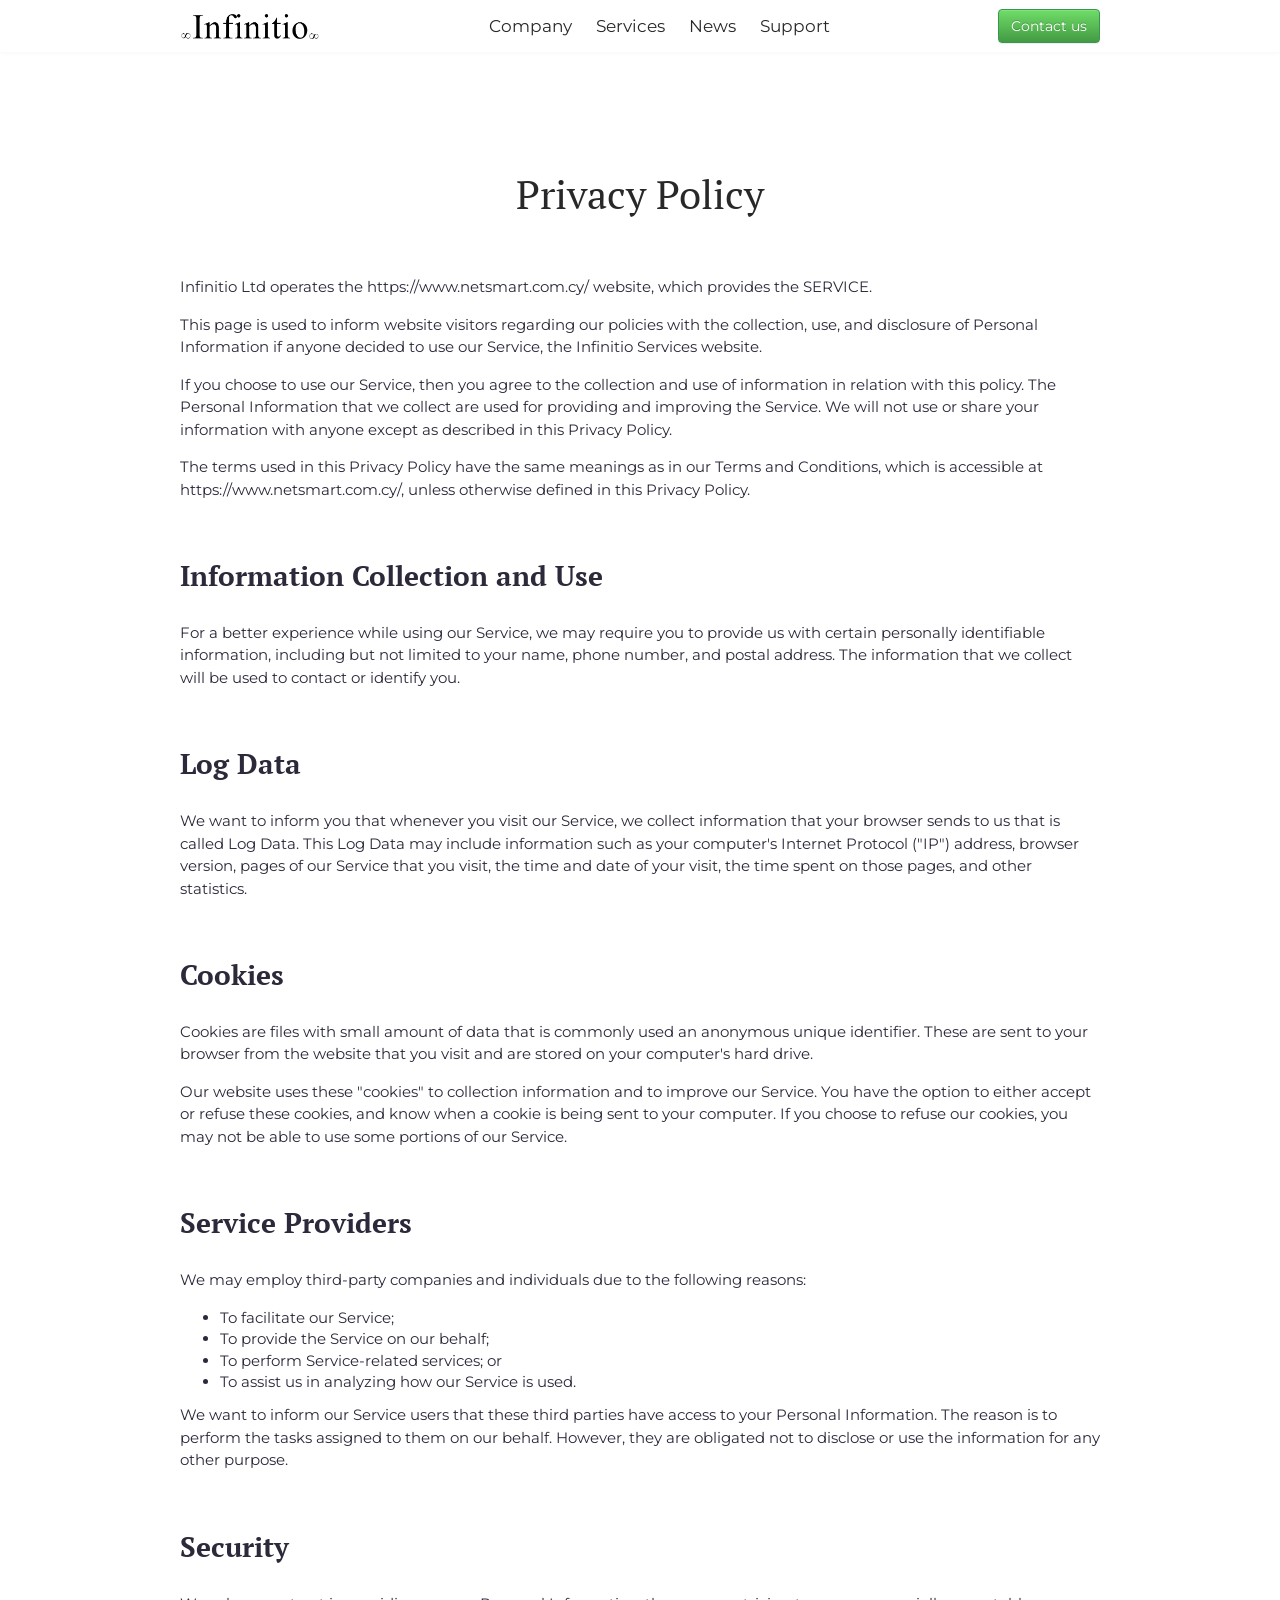
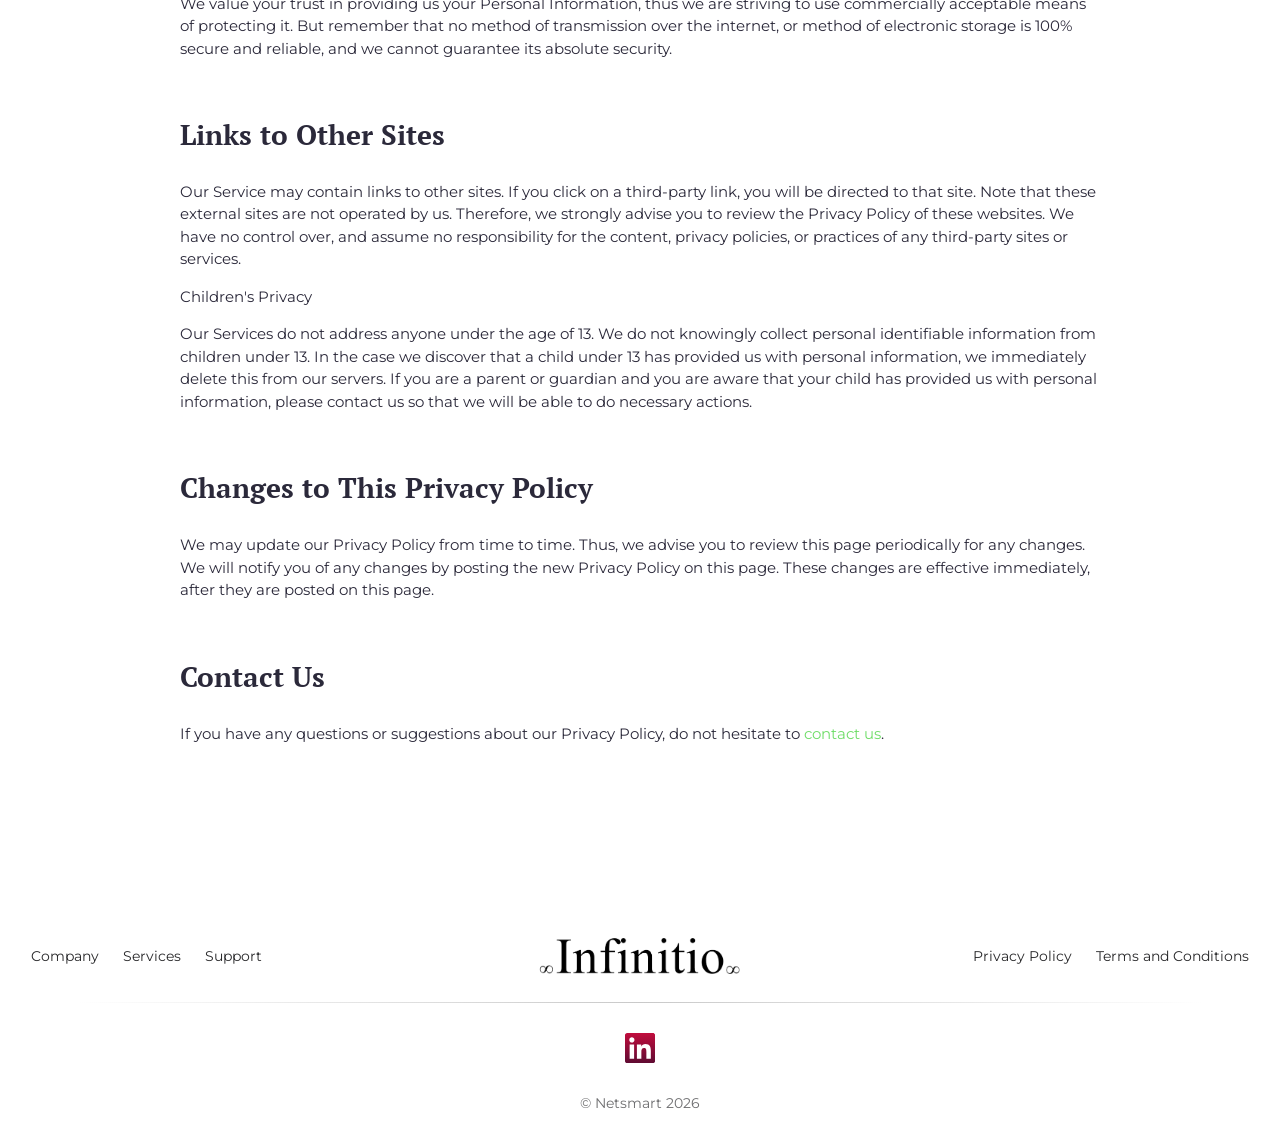
==== commit 6cbc4ffd: "terms style edit" ====
--- a/policy.html
+++ b/policy.html
@@ -154,5 +154,6 @@
   </div>
   <div class="text-thin text-grey col-sm-12 text-center mb-1"> © Netsmart&nbsp;<span id="year"></span></div>
 </footer>
+<script src="js/main.js"></script>
 </body>
 </html>
--- a/css/main.css
+++ b/css/main.css
@@ -422,10 +422,6 @@
 
 .container {
     max-width: 980px;
-}
-
-.bg-grey {
-    background-color: var(--main-color);
 }
 
 .bg-main-light {
@@ -1371,6 +1367,10 @@
     z-index: 1;
 }
 
+.terms h1, .terms h2 {
+    text-align: center;
+}
+
 .terms h3 {
     margin-top: 60px;
     margin-bottom: 30px;
@@ -1378,13 +1378,13 @@
 }
 
 .terms ul {
-    color: #222;
+    color: var(--main-color);
     font-weight: 400;
     font-size: 15px;
 }
 
 .terms p {
-    color: #222;
+    color: var(--main-color);
     font-weight: 400;
     font-size: 15px;
     margin-bottom: 15px;
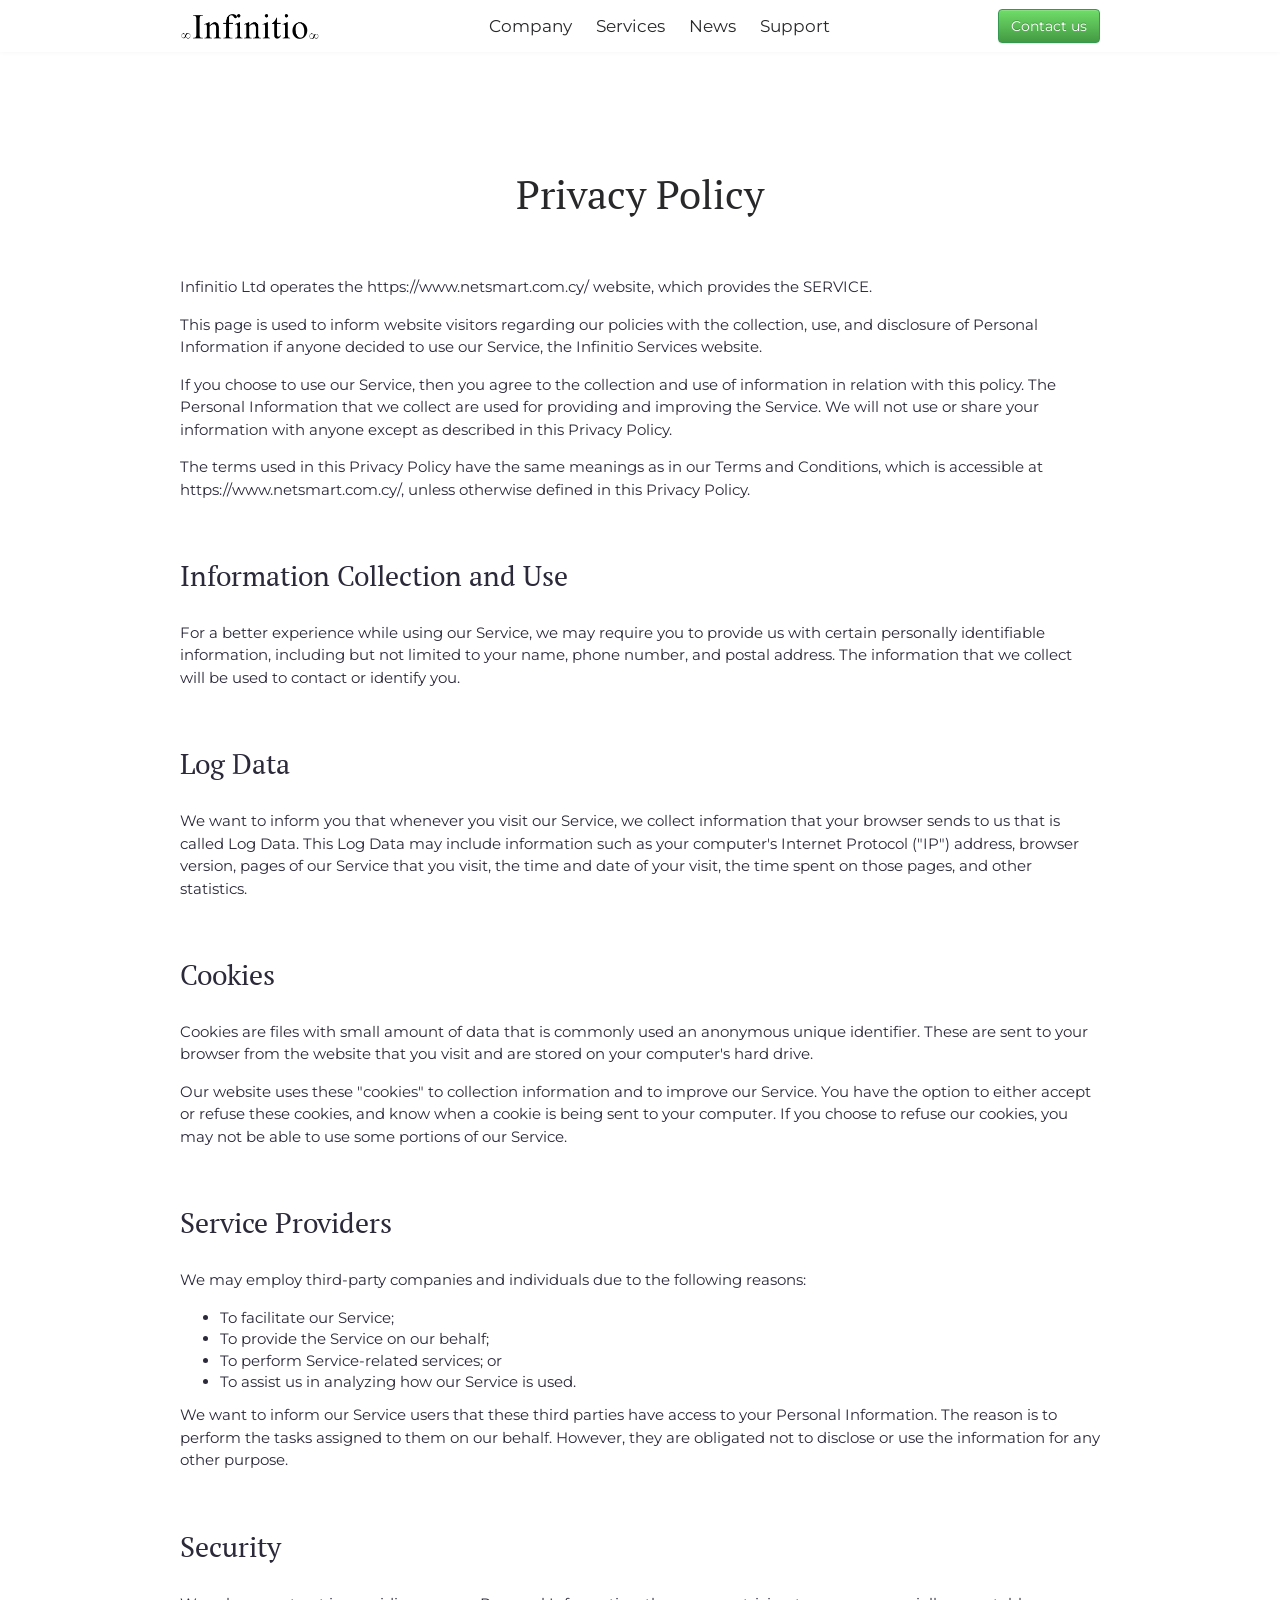
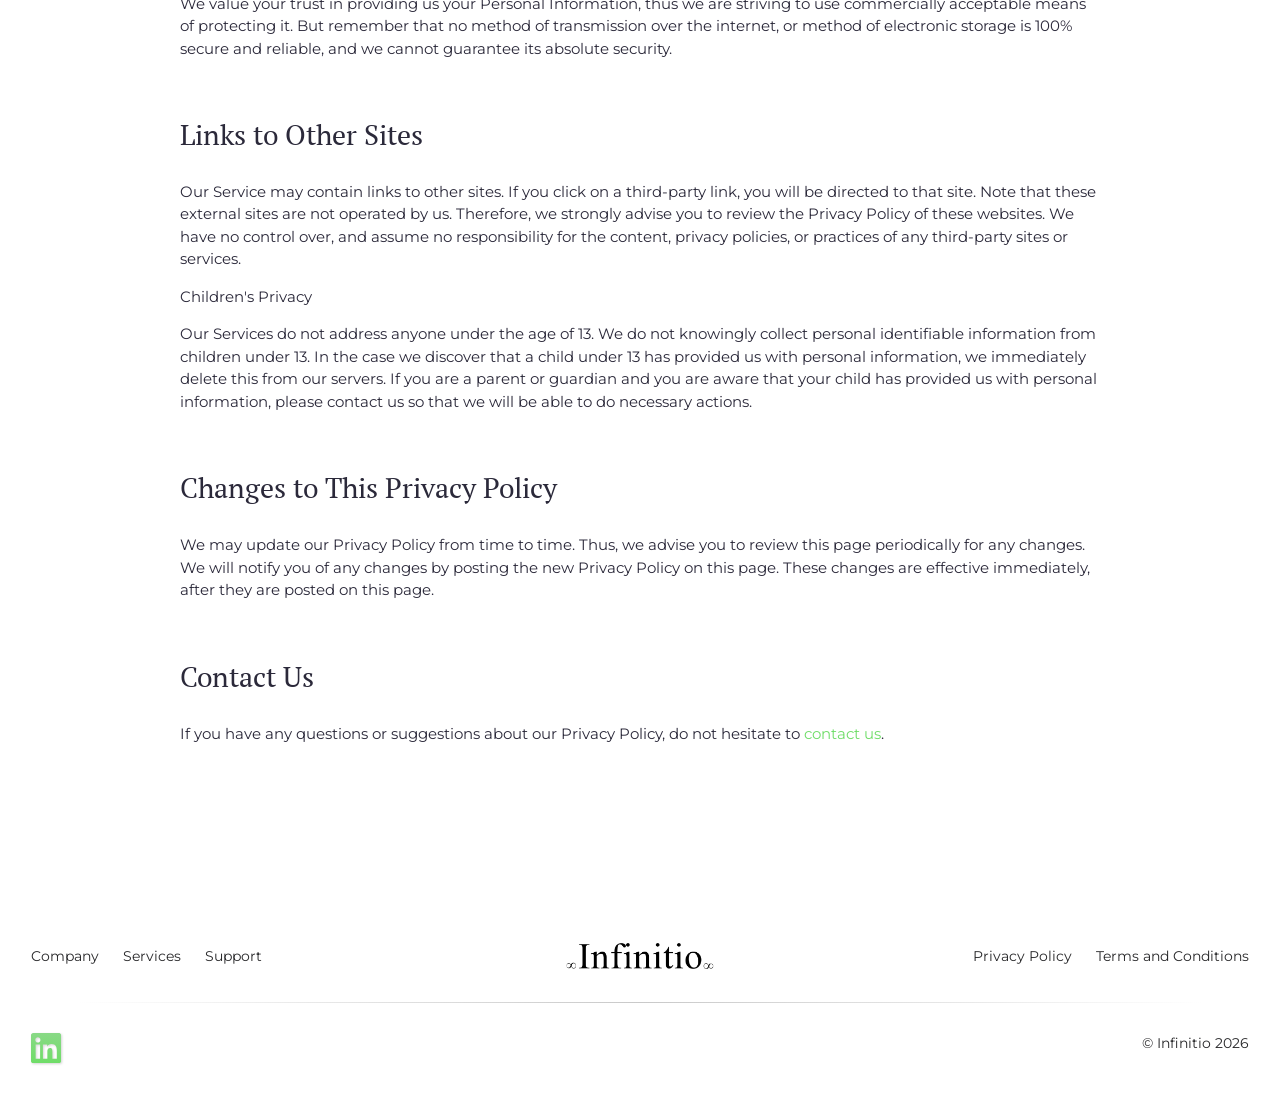
==== commit f64511ca: "minor footer and color fixed" ====
--- a/policy.html
+++ b/policy.html
@@ -54,7 +54,7 @@
   </div>
 
 </header>
-<section class="bg-grey" style="min-height: calc(100vh - 287px); margin-top: 52px" id="contact_us">
+<section style="min-height: calc(100vh - 287px); margin-top: 52px" id="contact_us">
   <div class="container  gsapUp">
     <div class="col-sm-12 terms">
       <h2>Privacy Policy</h2>
@@ -138,21 +138,21 @@
   <div class="col-sm-12">
     <div class="divider div-transparent mb-0"></div>
   </div>
-  <div class="col-sm-12 py-1 text-center">
+  <div class="col-sm-12 py-1 d-flex justify-content-between footer_second">
 
-    <a href="">
+    <a style="margin: 0 16px" href="https://www.linkedin.com/company/netsmart-cyprus-ltd./">
       <svg class="social" viewBox="0 0 111 110" xmlns="http://www.w3.org/2000/svg">
-        <linearGradient id="grad2" x1="0%" y1="0%" x2="0%" y2="100%">
-          <stop offset="0%" style="stop-color:#c10d3d;stop-opacity:1"/>
-          <stop offset="100%" style="stop-color:#5f0b32;stop-opacity:1"/>
+        <linearGradient id="grad1" x1="0%" y1="0%" x2="0%" y2="100%">
+          <stop offset="0%" style="stop-color:#89d986;stop-opacity:1"/>
+          <stop offset="100%" style="stop-color:#6fdd68;stop-opacity:1"/>
         </linearGradient>
-        <path fill="url(#grad2)"
+        <path fill="url(#grad1)"
               d="M102.571 0H7.86545C3.52589 0 0 3.57521 0 7.96408V102.497C0 106.886 3.52589 110.462 7.86545 110.462H102.571C106.911 110.462 110.462 106.886 110.462 102.497V7.96408C110.462 3.57521 106.911 0 102.571 0ZM33.385 94.6813H17.013V41.9655H33.4097V94.6813H33.385ZM25.199 34.7658C19.9472 34.7658 15.7063 30.5002 15.7063 25.273C15.7063 20.0458 19.9472 15.7802 25.199 15.7802C30.4262 15.7802 34.6918 20.0458 34.6918 25.273C34.6918 30.5249 30.4509 34.7658 25.199 34.7658ZM94.7553 94.6813H78.3833V69.0385C78.3833 62.9236 78.26 55.0582 69.8768 55.0582C61.3456 55.0582 60.0388 61.7155 60.0388 68.5946V94.6813H43.6668V41.9655H59.3731V49.1652H59.595C61.7894 45.0229 67.1399 40.6587 75.104 40.6587C91.6732 40.6587 94.7553 51.5816 94.7553 65.7838V94.6813Z"/>
       </svg>
     </a>
+    <span style="margin: 0 16px"> © Infinitio&nbsp;<span id="year"></span></span>
+  </div>
 
-  </div>
-  <div class="text-thin text-grey col-sm-12 text-center mb-1"> © Netsmart&nbsp;<span id="year"></span></div>
 </footer>
 <script src="js/main.js"></script>
 </body>
--- a/css/main.css
+++ b/css/main.css
@@ -282,7 +282,7 @@
 
 }
 
-h1, h2 {
+h1, h2, h3 {
     font-weight: 400;
 }
 
@@ -423,6 +423,9 @@
 .container {
     max-width: 980px;
 }
+.bg-grey {
+    background: var(--main-color);
+}
 
 .bg-main-light {
     background-color: var(--main-color-lighter);
@@ -437,7 +440,7 @@
 }
 
 .bg-gradient {
-    background-image: linear-gradient(var(--main-color), var(--grey-text));
+    background-image: linear-gradient(135deg,var(--main-color), var(--accent-color));
     background-size: 200% 200%;
     background-repeat: no-repeat;
 }
@@ -715,7 +718,7 @@
 
 .logoCenter {
     width: auto;
-    height: 36px;
+    max-width: 150px;
 }
 
 nav {
@@ -1258,6 +1261,7 @@
     height: 30px;
     max-width: 35px;
     fill: var(--main-color);
+    filter: drop-shadow(1px 1px 1px #0000002b);
 }
 
 .code-container {
@@ -1513,6 +1517,21 @@
     padding: 20px;
 }
 
+@media (max-width: 992px) {
+    .cases-dcb .rounded_container {
+        height: 230px;
+    }
+    .contactForm{
+        max-width: 420px;
+        margin: auto;
+    }
+    .logoCenter {
+        position: relative;
+        left: unset;
+        transform: none;
+    }
+}
+
 @media (max-width: 768px) {
     .header__logo {
         max-width: 80px;
@@ -1600,6 +1619,7 @@
     .rounded_container {
         text-align: center;
     }
+
 
     .grid-container .rounded_container {
         text-align: left;
@@ -1657,6 +1677,22 @@
         width: 100%;
     }
 
+    footer .logoCenter {
+        position: relative;
+        transform: unset;
+        left: unset;
+        margin: 30px auto;
+    }
+    .footer_second{
+        text-align: center;
+    }
+    .footer_second svg{
+        margin-bottom: 30px;
+    }
+
+    footer > div {
+        flex-direction: column;
+    }
 }
 
 @media (max-width: 492px) {
@@ -1680,9 +1716,7 @@
     }.xs-order-4{
         order: 4;
     }
-    .cases-dcb .rounded_container {
-        height: 230px;
-    }
+
 
     .herobanner {
         padding-top: 30px;
@@ -1748,17 +1782,10 @@
         display: block;
     }
 
-    footer .logoCenter {
-        position: relative;
-        transform: unset;
-        left: unset;
-        margin: 30px auto;
-    }
-
-    footer > div {
-        flex-direction: column;
-    }
-
-}
-
-
+
+
+
+
+}
+
+
